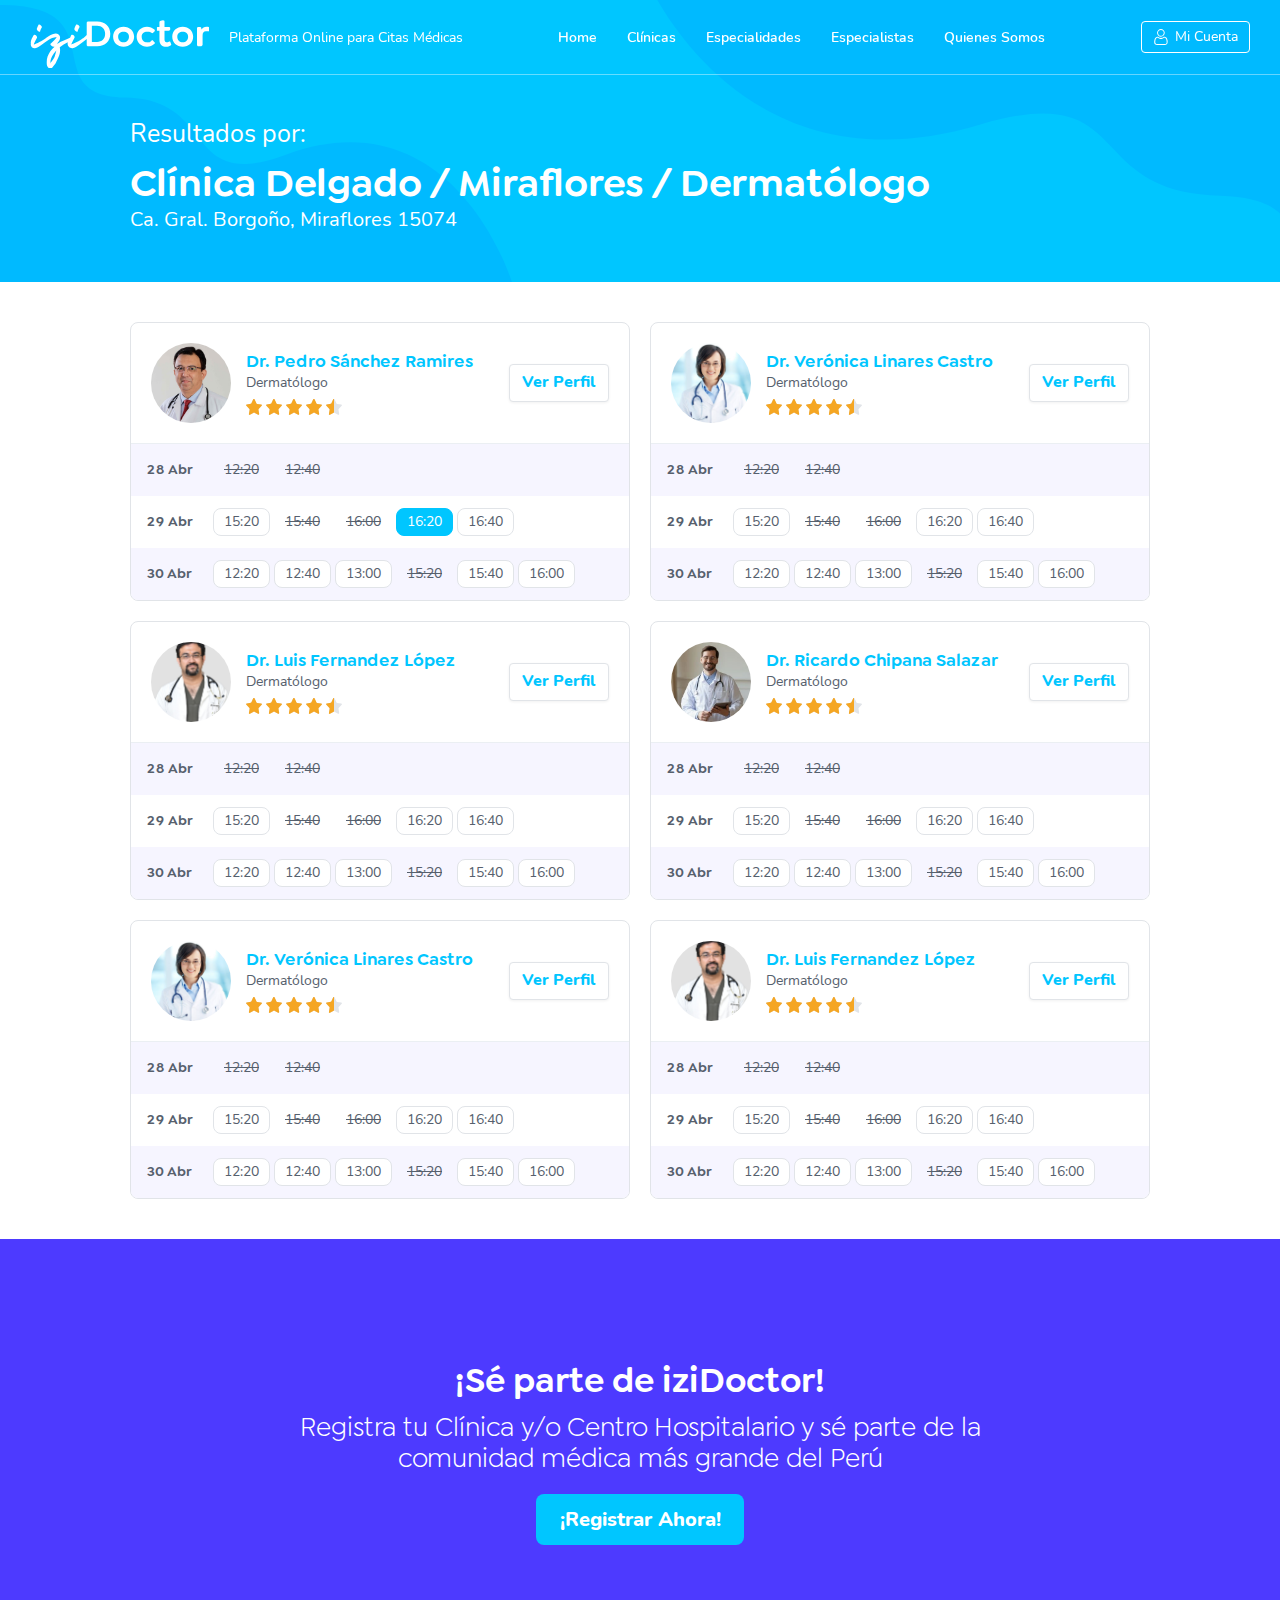
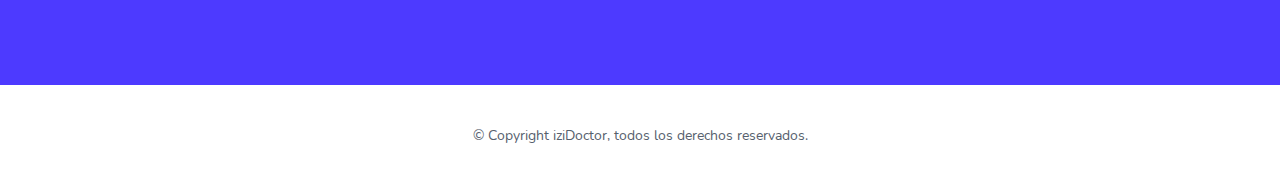
==== src/main/webapp/resultados.html @ 3cce6188 "resultados" ====
<!DOCTYPE html>
<html>
<head>
	<meta charset="utf-8">
	<meta name="viewport" content="width=device-width, initial-scale=1">
	<title>iziDoctor | Plataforma Online para Citas Médicas</title>
	<link rel="stylesheet" type="text/css" href="css/style.css">
</head>
<body>
	<header class="site-header">
    	<div class="dark-mask"></div>
		<div class="site-header__content">
			<div class="site-header__brand">
				<div class="logo">
					<svg x="0px" y="0px" viewBox="0 0 179 48" width="179px" fill="#fff">
                        <use xlink:href="images/icons.svg#logo"></use>
                    </svg>
				</div>
				<span class="slogan">Plataforma Online para Citas Médicas</span>
			</div>
			<div class="site-header__nav">
				<div class="site-nav__header">
					<svg x="0px" y="0px" viewBox="0 0 179 48" width="120px" fill="#00c6ff" class="site-nav__header__logo">
                        <use xlink:href="images/icons.svg#logo"></use>
                    </svg>
                    <button class="close-nav" id="closeNav">
						<svg x="0px" y="0px" viewBox="0 0 32 32" width="10px" fill="#4d3aff">
	                        <use xlink:href="images/icons.svg#close"></use>
	                    </svg>
	                </button>
				</div>
				<nav class="site-nav">
					<ul class="site-nav__list">
						<li class="site-nav__item">
							<a href="index.html">Home</a>
						</li>
						<li class="site-nav__item">
							<a href="clinicas.html">Clínicas</a>
						</li>
						<li class="site-nav__item">
							<a href="especialidades.html">Especialidades</a>
						</li>
						<li class="site-nav__item">
							<a href="especialistas.html">Especialistas</a>
						</li>
						<li class="site-nav__item">
							<a href="quienes-somos.html">Quienes Somos</a>
						</li>
					</ul>
				</nav>
			</div>
			<div class="site-header__right">
				<div class="site-header__user">
					<button class="site-header__user__button button btn-ghost">
						<svg x="0px" y="0px" viewBox="0 0 32 32" width="16px" fill="#fff">
	                        <use xlink:href="images/icons.svg#user"></use>
	                    </svg>
	                    <span>Mi Cuenta</span>
					</button>
				</div>
				<button class="nav-mobile" id="openNav">					
					<svg x="0px" y="0px" viewBox="0 0 24 24" width="24px" fill="#fff">
                        <use xlink:href="images/icons.svg#nav_mobile"></use>
                    </svg>
				</button>
			</div>
		</div>
	</header>
	<section class="main-section">
		<div class="main-row main-section__wrapper">
			<div class="main-section__content">
				<div class="main-section__caption">
					<h2 class="main-section__subtitle">Resultados por:</h2>
					<h1 class="main-section__title">Clínica Delgado / Miraflores / Dermatólogo</h1>
					<h3 class="main-section__sub-subtitle">Ca. Gral. Borgoño, Miraflores 15074</h3>
				</div>
			</div>
		</div>
		<svg class="morph morph1" x="0px" y="0px" viewBox="0 0 720 390">
			<path fill="#00baff">
				<animate repeatCount="indefinite" attributeName="d" dur="10s"				
				values="M0,390h720c0,0-89.87-251.02-319.92-178.81c-147.65,46.34-92.63-63.02-220.42-76.64C51.87,120.93,166.65,0,0,0L0,390z;		
				M0,390h720c0,0-54.11-324.67-319.92-178.81c-135.66,74.44-92.41-135.96-241.75-96.08C34.17,148.27,166.65,0,0,0L0,390z;
				M0,390h720c0,0-5.31-372.17-287.89-228.67C262.33,247.56,279.22,148,143.22,176.44C17.43,202.75,166.65,0,0,0L0,390z;
				M0,390h720c0,0-89.87-251.02-319.92-178.81c-147.65,46.34-92.63-63.02-220.42-76.64C51.87,120.93,166.65,0,0,0L0,390z"/>
			</path>
		</svg>
		<svg class="morph morph2" x="0px" y="0px" viewBox="0 0 720 390">
			<path fill="#00baff">
				<animate repeatCount="indefinite" attributeName="d" dur="12s"				
				values="M0,390h720c0,0-89.87-251.02-319.92-178.81c-147.65,46.34-92.63-63.02-220.42-76.64C51.87,120.93,166.65,0,0,0L0,390z;		
				M0,390h720c0,0-54.11-324.67-319.92-178.81c-135.66,74.44-92.41-135.96-241.75-96.08C34.17,148.27,166.65,0,0,0L0,390z;
				M0,390h720c0,0-5.31-372.17-287.89-228.67C262.33,247.56,279.22,148,143.22,176.44C17.43,202.75,166.65,0,0,0L0,390z;
				M0,390h720c0,0-89.87-251.02-319.92-178.81c-147.65,46.34-92.63-63.02-220.42-76.64C51.87,120.93,166.65,0,0,0L0,390z"/>
			</path>
		</svg>
	</section>
	<section class="results wrapper">
		<svg width="0%" height="0%" class="rate__star-svg">
	        <clipPath id="star">
	            <path d="M8.7,0.5l1.8,4c0.1,0.2,0.3,0.4,0.6,0.5l4.1,0.6c0.7,0,1,0.8,0.5,1.3l-3,3.1c-0.2,0.2-0.2,0.5-0.2,0.7 l0.7,4.3c0.1,0.6-0.6,1.2-1.1,0.9l-3.7-2.1c-0.2-0.2-0.5-0.2-0.7,0l-3.7,2.1c-0.6,0.3-1.3-0.2-1.1-0.9l0.7-4.3 c0.1-0.2-0.1-0.6-0.2-0.7l-3-3.1C-0.2,6.4,0,5.6,0.7,5.5l4.1-0.6c0.2,0,0.5-0.2,0.6-0.5l1.8-4C7.6-0.1,8.4-0.1,8.7,0.5z"/>
	        </clipPath>
	    </svg>
		<div class="main-row">
			<ul class="cards">
				<li class="card-results card-results card card-2 card-hover">
					<div class="results__content">
						<div class="card__main-content results__profile">
							<div class="card__circle-image results__profile__image">
								<img src="images/doctors/doctor01.jpg">
							</div>
							<div class="card__caption results__caption">
								<h2 class="card__title">Dr. Pedro Sánchez Ramires</h2>
								<span class="card__subtitle">Dermatólogo</span>
								<div class="results__profile__rate">
		                            <div class="rate rate-45">
		                                <div class="rate__star"></div>
		                                <div class="rate__star"></div>
		                                <div class="rate__star"></div>
		                                <div class="rate__star"></div>
		                                <div class="rate__star"></div>
		                            </div>
		                        </div>
							</div>
							<a href="#" class="button btn-simple btn-main">Ver Perfil</a>
						</div>
						<div class="results__schedule">
							<ul class="results__schedule__list">
								<li class="results__schedule__item">
									<div class="schedule__day">28 Abr</div>
									<div class="schedule__hours">
										<button class="schedule__hour schedule__desactive">12:20</button>
										<button class="schedule__hour schedule__desactive">12:40</button>
									</div>
								</li>
								<li class="results__schedule__item">
									<div class="schedule__day">29 Abr</div>
									<div class="schedule__hours">
										<button class="schedule__hour">15:20</button>
										<button class="schedule__hour schedule__desactive">15:40</button>
										<button class="schedule__hour schedule__desactive">16:00</button>
										<button class="schedule__hour schedule__active">16:20</button>
										<button class="schedule__hour">16:40</button>
									</div>
								</li>
								<li class="results__schedule__item">
									<div class="schedule__day">30 Abr</div>
									<div class="schedule__hours">
										<button class="schedule__hour">12:20</button>
										<button class="schedule__hour">12:40</button>
										<button class="schedule__hour">13:00</button>
										<button class="schedule__hour schedule__desactive">15:20</button>
										<button class="schedule__hour">15:40</button>
										<button class="schedule__hour">16:00</button>
									</div>
								</li>
								<li class="results__schedule__item">
									<div class="schedule__day">1 May</div>
									<div class="schedule__hours">
										<button class="schedule__hour">15:20</button>
										<button class="schedule__hour">15:40</button>
										<button class="schedule__hour">16:00</button>
									</div>
								</li>
								<li class="results__schedule__item">
									<div class="schedule__day">2 May</div>
									<div class="schedule__hours">
										<button class="schedule__hour schedule__desactive">12:20</button>
										<button class="schedule__hour">12:40</button>
										<button class="schedule__hour">13:00</button>
										<button class="schedule__hour">15:20</button>
										<button class="schedule__hour">15:40</button>
										<button class="schedule__hour">16:00</button>
									</div>
								</li>
								<li class="results__schedule__item">
									<div class="schedule__day">3 May</div>
									<div class="schedule__hours">
										<button class="schedule__hour">15:20</button>
										<button class="schedule__hour">15:40</button>
										<button class="schedule__hour">16:40</button>
										<button class="schedule__hour schedule__desactive">17:00</button>
										<button class="schedule__hour">17:20</button>
									</div>
								</li>
								<li class="results__schedule__item">
									<div class="schedule__day">4 May</div>
									<div class="schedule__hours">
										<button class="schedule__hour schedule__desactive">12:20</button>
										<button class="schedule__hour schedule__desactive">12:40</button>
										<button class="schedule__hour">13:00</button>
										<button class="schedule__hour">15:20</button>
										<button class="schedule__hour">15:40</button>
										<button class="schedule__hour">16:00</button>
										<button class="schedule__hour">16:20</button>
									</div>
								</li>
							</ul>
						</div>
					</div>
				</li>
				<li class="card-results card card-2 card-hover">
					<div class="results__content">
						<div class="card__main-content results__profile">
							<div class="card__circle-image results__profile__image">
								<img src="images/doctors/doctor02.jpg">
							</div>
							<div class="card__caption results__caption">
								<h2 class="card__title">Dr. Verónica Linares Castro</h2>
								<span class="card__subtitle">Dermatólogo</span>
								<div class="results__profile__rate">
		                            <div class="rate rate-45">
		                                <div class="rate__star"></div>
		                                <div class="rate__star"></div>
		                                <div class="rate__star"></div>
		                                <div class="rate__star"></div>
		                                <div class="rate__star"></div>
		                            </div>
		                        </div>
							</div>
							<a href="#" class="button btn-simple btn-main">Ver Perfil</a>
						</div>
						<div class="results__schedule">
							<ul class="results__schedule__list">
								<li class="results__schedule__item">
									<div class="schedule__day">28 Abr</div>
									<div class="schedule__hours">
										<button class="schedule__hour schedule__desactive">12:20</button>
										<button class="schedule__hour schedule__desactive">12:40</button>
									</div>
								</li>
								<li class="results__schedule__item">
									<div class="schedule__day">29 Abr</div>
									<div class="schedule__hours">
										<button class="schedule__hour">15:20</button>
										<button class="schedule__hour schedule__desactive">15:40</button>
										<button class="schedule__hour schedule__desactive">16:00</button>
										<button class="schedule__hour">16:20</button>
										<button class="schedule__hour">16:40</button>
									</div>
								</li>
								<li class="results__schedule__item">
									<div class="schedule__day">30 Abr</div>
									<div class="schedule__hours">
										<button class="schedule__hour">12:20</button>
										<button class="schedule__hour">12:40</button>
										<button class="schedule__hour">13:00</button>
										<button class="schedule__hour schedule__desactive">15:20</button>
										<button class="schedule__hour">15:40</button>
										<button class="schedule__hour">16:00</button>
									</div>
								</li>
								<li class="results__schedule__item">
									<div class="schedule__day">1 May</div>
									<div class="schedule__hours">
										<button class="schedule__hour">15:20</button>
										<button class="schedule__hour">15:40</button>
										<button class="schedule__hour">16:00</button>
									</div>
								</li>
								<li class="results__schedule__item">
									<div class="schedule__day">2 May</div>
									<div class="schedule__hours">
										<button class="schedule__hour schedule__desactive">12:20</button>
										<button class="schedule__hour">12:40</button>
										<button class="schedule__hour">13:00</button>
										<button class="schedule__hour">15:20</button>
										<button class="schedule__hour">15:40</button>
										<button class="schedule__hour">16:00</button>
									</div>
								</li>
								<li class="results__schedule__item">
									<div class="schedule__day">3 May</div>
									<div class="schedule__hours">
										<button class="schedule__hour">15:20</button>
										<button class="schedule__hour">15:40</button>
										<button class="schedule__hour">16:40</button>
										<button class="schedule__hour schedule__desactive">17:00</button>
										<button class="schedule__hour">17:20</button>
									</div>
								</li>
								<li class="results__schedule__item">
									<div class="schedule__day">4 May</div>
									<div class="schedule__hours">
										<button class="schedule__hour schedule__desactive">12:20</button>
										<button class="schedule__hour schedule__desactive">12:40</button>
										<button class="schedule__hour">13:00</button>
										<button class="schedule__hour">15:20</button>
										<button class="schedule__hour">15:40</button>
										<button class="schedule__hour">16:00</button>
										<button class="schedule__hour">16:20</button>
									</div>
								</li>
							</ul>
						</div>
					</div>
				</li>
				<li class="card-results card card-2 card-hover">
					<div class="results__content">
						<div class="card__main-content results__profile">
							<div class="card__circle-image results__profile__image">
								<img src="images/doctors/doctor03.jpg">
							</div>
							<div class="card__caption results__caption">
								<h2 class="card__title">Dr. Luis Fernandez López</h2>
								<span class="card__subtitle">Dermatólogo</span>
								<div class="results__profile__rate">
		                            <div class="rate rate-45">
		                                <div class="rate__star"></div>
		                                <div class="rate__star"></div>
		                                <div class="rate__star"></div>
		                                <div class="rate__star"></div>
		                                <div class="rate__star"></div>
		                            </div>
		                        </div>
							</div>
							<a href="#" class="button btn-simple btn-main">Ver Perfil</a>
						</div>
						<div class="results__schedule">
							<ul class="results__schedule__list">
								<li class="results__schedule__item">
									<div class="schedule__day">28 Abr</div>
									<div class="schedule__hours">
										<button class="schedule__hour schedule__desactive">12:20</button>
										<button class="schedule__hour schedule__desactive">12:40</button>
									</div>
								</li>
								<li class="results__schedule__item">
									<div class="schedule__day">29 Abr</div>
									<div class="schedule__hours">
										<button class="schedule__hour">15:20</button>
										<button class="schedule__hour schedule__desactive">15:40</button>
										<button class="schedule__hour schedule__desactive">16:00</button>
										<button class="schedule__hour">16:20</button>
										<button class="schedule__hour">16:40</button>
									</div>
								</li>
								<li class="results__schedule__item">
									<div class="schedule__day">30 Abr</div>
									<div class="schedule__hours">
										<button class="schedule__hour">12:20</button>
										<button class="schedule__hour">12:40</button>
										<button class="schedule__hour">13:00</button>
										<button class="schedule__hour schedule__desactive">15:20</button>
										<button class="schedule__hour">15:40</button>
										<button class="schedule__hour">16:00</button>
									</div>
								</li>
								<li class="results__schedule__item">
									<div class="schedule__day">1 May</div>
									<div class="schedule__hours">
										<button class="schedule__hour">15:20</button>
										<button class="schedule__hour">15:40</button>
										<button class="schedule__hour">16:00</button>
									</div>
								</li>
								<li class="results__schedule__item">
									<div class="schedule__day">2 May</div>
									<div class="schedule__hours">
										<button class="schedule__hour schedule__desactive">12:20</button>
										<button class="schedule__hour">12:40</button>
										<button class="schedule__hour">13:00</button>
										<button class="schedule__hour">15:20</button>
										<button class="schedule__hour">15:40</button>
										<button class="schedule__hour">16:00</button>
									</div>
								</li>
								<li class="results__schedule__item">
									<div class="schedule__day">3 May</div>
									<div class="schedule__hours">
										<button class="schedule__hour">15:20</button>
										<button class="schedule__hour">15:40</button>
										<button class="schedule__hour">16:40</button>
										<button class="schedule__hour schedule__desactive">17:00</button>
										<button class="schedule__hour">17:20</button>
									</div>
								</li>
								<li class="results__schedule__item">
									<div class="schedule__day">4 May</div>
									<div class="schedule__hours">
										<button class="schedule__hour schedule__desactive">12:20</button>
										<button class="schedule__hour schedule__desactive">12:40</button>
										<button class="schedule__hour">13:00</button>
										<button class="schedule__hour">15:20</button>
										<button class="schedule__hour">15:40</button>
										<button class="schedule__hour">16:00</button>
										<button class="schedule__hour">16:20</button>
									</div>
								</li>
							</ul>
						</div>
					</div>
				</li>
				<li class="card-results card card-2 card-hover">
					<div class="results__content">
						<div class="card__main-content results__profile">
							<div class="card__circle-image results__profile__image">
								<img src="images/doctors/doctor04.JPG">
							</div>
							<div class="card__caption results__caption">
								<h2 class="card__title">Dr. Ricardo Chipana Salazar</h2>
								<span class="card__subtitle">Dermatólogo</span>
								<div class="results__profile__rate">
		                            <div class="rate rate-45">
		                                <div class="rate__star"></div>
		                                <div class="rate__star"></div>
		                                <div class="rate__star"></div>
		                                <div class="rate__star"></div>
		                                <div class="rate__star"></div>
		                            </div>
		                        </div>
							</div>
							<a href="#" class="button btn-simple btn-main">Ver Perfil</a>
						</div>
						<div class="results__schedule">
							<ul class="results__schedule__list">
								<li class="results__schedule__item">
									<div class="schedule__day">28 Abr</div>
									<div class="schedule__hours">
										<button class="schedule__hour schedule__desactive">12:20</button>
										<button class="schedule__hour schedule__desactive">12:40</button>
									</div>
								</li>
								<li class="results__schedule__item">
									<div class="schedule__day">29 Abr</div>
									<div class="schedule__hours">
										<button class="schedule__hour">15:20</button>
										<button class="schedule__hour schedule__desactive">15:40</button>
										<button class="schedule__hour schedule__desactive">16:00</button>
										<button class="schedule__hour">16:20</button>
										<button class="schedule__hour">16:40</button>
									</div>
								</li>
								<li class="results__schedule__item">
									<div class="schedule__day">30 Abr</div>
									<div class="schedule__hours">
										<button class="schedule__hour">12:20</button>
										<button class="schedule__hour">12:40</button>
										<button class="schedule__hour">13:00</button>
										<button class="schedule__hour schedule__desactive">15:20</button>
										<button class="schedule__hour">15:40</button>
										<button class="schedule__hour">16:00</button>
									</div>
								</li>
								<li class="results__schedule__item">
									<div class="schedule__day">1 May</div>
									<div class="schedule__hours">
										<button class="schedule__hour">15:20</button>
										<button class="schedule__hour">15:40</button>
										<button class="schedule__hour">16:00</button>
									</div>
								</li>
								<li class="results__schedule__item">
									<div class="schedule__day">2 May</div>
									<div class="schedule__hours">
										<button class="schedule__hour schedule__desactive">12:20</button>
										<button class="schedule__hour">12:40</button>
										<button class="schedule__hour">13:00</button>
										<button class="schedule__hour">15:20</button>
										<button class="schedule__hour">15:40</button>
										<button class="schedule__hour">16:00</button>
									</div>
								</li>
								<li class="results__schedule__item">
									<div class="schedule__day">3 May</div>
									<div class="schedule__hours">
										<button class="schedule__hour">15:20</button>
										<button class="schedule__hour">15:40</button>
										<button class="schedule__hour">16:40</button>
										<button class="schedule__hour schedule__desactive">17:00</button>
										<button class="schedule__hour">17:20</button>
									</div>
								</li>
								<li class="results__schedule__item">
									<div class="schedule__day">4 May</div>
									<div class="schedule__hours">
										<button class="schedule__hour schedule__desactive">12:20</button>
										<button class="schedule__hour schedule__desactive">12:40</button>
										<button class="schedule__hour">13:00</button>
										<button class="schedule__hour">15:20</button>
										<button class="schedule__hour">15:40</button>
										<button class="schedule__hour">16:00</button>
										<button class="schedule__hour">16:20</button>
									</div>
								</li>
							</ul>
						</div>
					</div>
				</li>
				<li class="card-results card card-2 card-hover">
					<div class="results__content">
						<div class="card__main-content results__profile">
							<div class="card__circle-image results__profile__image">
								<img src="images/doctors/doctor02.jpg">
							</div>
							<div class="card__caption results__caption">
								<h2 class="card__title">Dr. Verónica Linares Castro</h2>
								<span class="card__subtitle">Dermatólogo</span>
								<div class="results__profile__rate">
		                            <div class="rate rate-45">
		                                <div class="rate__star"></div>
		                                <div class="rate__star"></div>
		                                <div class="rate__star"></div>
		                                <div class="rate__star"></div>
		                                <div class="rate__star"></div>
		                            </div>
		                        </div>
							</div>
							<a href="#" class="button btn-simple btn-main">Ver Perfil</a>
						</div>
						<div class="results__schedule">
							<ul class="results__schedule__list">
								<li class="results__schedule__item">
									<div class="schedule__day">28 Abr</div>
									<div class="schedule__hours">
										<button class="schedule__hour schedule__desactive">12:20</button>
										<button class="schedule__hour schedule__desactive">12:40</button>
									</div>
								</li>
								<li class="results__schedule__item">
									<div class="schedule__day">29 Abr</div>
									<div class="schedule__hours">
										<button class="schedule__hour">15:20</button>
										<button class="schedule__hour schedule__desactive">15:40</button>
										<button class="schedule__hour schedule__desactive">16:00</button>
										<button class="schedule__hour">16:20</button>
										<button class="schedule__hour">16:40</button>
									</div>
								</li>
								<li class="results__schedule__item">
									<div class="schedule__day">30 Abr</div>
									<div class="schedule__hours">
										<button class="schedule__hour">12:20</button>
										<button class="schedule__hour">12:40</button>
										<button class="schedule__hour">13:00</button>
										<button class="schedule__hour schedule__desactive">15:20</button>
										<button class="schedule__hour">15:40</button>
										<button class="schedule__hour">16:00</button>
									</div>
								</li>
								<li class="results__schedule__item">
									<div class="schedule__day">1 May</div>
									<div class="schedule__hours">
										<button class="schedule__hour">15:20</button>
										<button class="schedule__hour">15:40</button>
										<button class="schedule__hour">16:00</button>
									</div>
								</li>
								<li class="results__schedule__item">
									<div class="schedule__day">2 May</div>
									<div class="schedule__hours">
										<button class="schedule__hour schedule__desactive">12:20</button>
										<button class="schedule__hour">12:40</button>
										<button class="schedule__hour">13:00</button>
										<button class="schedule__hour">15:20</button>
										<button class="schedule__hour">15:40</button>
										<button class="schedule__hour">16:00</button>
									</div>
								</li>
								<li class="results__schedule__item">
									<div class="schedule__day">3 May</div>
									<div class="schedule__hours">
										<button class="schedule__hour">15:20</button>
										<button class="schedule__hour">15:40</button>
										<button class="schedule__hour">16:40</button>
										<button class="schedule__hour schedule__desactive">17:00</button>
										<button class="schedule__hour">17:20</button>
									</div>
								</li>
								<li class="results__schedule__item">
									<div class="schedule__day">4 May</div>
									<div class="schedule__hours">
										<button class="schedule__hour schedule__desactive">12:20</button>
										<button class="schedule__hour schedule__desactive">12:40</button>
										<button class="schedule__hour">13:00</button>
										<button class="schedule__hour">15:20</button>
										<button class="schedule__hour">15:40</button>
										<button class="schedule__hour">16:00</button>
										<button class="schedule__hour">16:20</button>
									</div>
								</li>
							</ul>
						</div>
					</div>
				</li>
				<li class="card-results card card-2 card-hover">
					<div class="results__content">
						<div class="card__main-content results__profile">
							<div class="card__circle-image results__profile__image">
								<img src="images/doctors/doctor03.jpg">
							</div>
							<div class="card__caption results__caption">
								<h2 class="card__title">Dr. Luis Fernandez López</h2>
								<span class="card__subtitle">Dermatólogo</span>
								<div class="results__profile__rate">
		                            <div class="rate rate-45">
		                                <div class="rate__star"></div>
		                                <div class="rate__star"></div>
		                                <div class="rate__star"></div>
		                                <div class="rate__star"></div>
		                                <div class="rate__star"></div>
		                            </div>
		                        </div>
							</div>
							<a href="#" class="button btn-simple btn-main">Ver Perfil</a>
						</div>
						<div class="results__schedule">
							<ul class="results__schedule__list">
								<li class="results__schedule__item">
									<div class="schedule__day">28 Abr</div>
									<div class="schedule__hours">
										<button class="schedule__hour schedule__desactive">12:20</button>
										<button class="schedule__hour schedule__desactive">12:40</button>
									</div>
								</li>
								<li class="results__schedule__item">
									<div class="schedule__day">29 Abr</div>
									<div class="schedule__hours">
										<button class="schedule__hour">15:20</button>
										<button class="schedule__hour schedule__desactive">15:40</button>
										<button class="schedule__hour schedule__desactive">16:00</button>
										<button class="schedule__hour">16:20</button>
										<button class="schedule__hour">16:40</button>
									</div>
								</li>
								<li class="results__schedule__item">
									<div class="schedule__day">30 Abr</div>
									<div class="schedule__hours">
										<button class="schedule__hour">12:20</button>
										<button class="schedule__hour">12:40</button>
										<button class="schedule__hour">13:00</button>
										<button class="schedule__hour schedule__desactive">15:20</button>
										<button class="schedule__hour">15:40</button>
										<button class="schedule__hour">16:00</button>
									</div>
								</li>
								<li class="results__schedule__item">
									<div class="schedule__day">1 May</div>
									<div class="schedule__hours">
										<button class="schedule__hour">15:20</button>
										<button class="schedule__hour">15:40</button>
										<button class="schedule__hour">16:00</button>
									</div>
								</li>
								<li class="results__schedule__item">
									<div class="schedule__day">2 May</div>
									<div class="schedule__hours">
										<button class="schedule__hour schedule__desactive">12:20</button>
										<button class="schedule__hour">12:40</button>
										<button class="schedule__hour">13:00</button>
										<button class="schedule__hour">15:20</button>
										<button class="schedule__hour">15:40</button>
										<button class="schedule__hour">16:00</button>
									</div>
								</li>
								<li class="results__schedule__item">
									<div class="schedule__day">3 May</div>
									<div class="schedule__hours">
										<button class="schedule__hour">15:20</button>
										<button class="schedule__hour">15:40</button>
										<button class="schedule__hour">16:40</button>
										<button class="schedule__hour schedule__desactive">17:00</button>
										<button class="schedule__hour">17:20</button>
									</div>
								</li>
								<li class="results__schedule__item">
									<div class="schedule__day">4 May</div>
									<div class="schedule__hours">
										<button class="schedule__hour schedule__desactive">12:20</button>
										<button class="schedule__hour schedule__desactive">12:40</button>
										<button class="schedule__hour">13:00</button>
										<button class="schedule__hour">15:20</button>
										<button class="schedule__hour">15:40</button>
										<button class="schedule__hour">16:00</button>
										<button class="schedule__hour">16:20</button>
									</div>
								</li>
							</ul>
						</div>
					</div>
				</li>
			</ul>
		</div>
	</section>
	<section class="call-to-action">
		<div class="main-row-short">
			<h3 class="call-to-action__title">¡Sé parte de iziDoctor!</h3>
			<h4 class="call-to-action__subtitle">Registra tu Clínica y/o Centro Hospitalario y sé parte de la comunidad médica más grande del Perú</h4>
			<button class="button btn-main-full">¡Registrar Ahora!</button>
		</div>
	</section>
	<footer class="site-footer">
		<div class="main-row">© Copyright iziDoctor, todos los derechos reservados.</div>
	</footer>
	<script src="https://code.jquery.com/jquery-3.6.0.min.js"></script>
	<script src="js/app.js"></script>
</body>
---- src/main/webapp/css/style.css ----
@import 'reset.css';

.open-nav{
    overflow-y: hidden;
}

.dark-mask{
    background-color: rgba(44, 50, 52, 0.5)!important;
    content: '';
    display: block;
    height: 100%;
    opacity: 0;
    position: fixed;
    transition: all 0.5s ease!important;
    visibility: hidden;
    width: 100%;
    z-index: 9999;
}

.open-nav .dark-mask{
    opacity: 1;
    visibility: visible;
}

.site-header{
    color: #fff;
    border-bottom: 1px solid rgba(255, 255, 255, 0.4);
    left: 0;
    position: fixed;
    top: 0;
    transition: var(--app-transition);
    width: 100%;
    z-index: 999;
}

.site-header__content{
    align-items: center;
    display: flex;
    justify-content: space-between;
    padding: 20px 30px;
    transition: var(--app-transition);
}

.home .site-header{
    border-bottom: none;
}

.home .site-header__content{
    padding: 30px;
}

.site-header__brand{
    align-items: center;
    display: flex;
}

.logo{
    margin-bottom: -20px;
}

.slogan{
    color: #fff;
    margin-left: 20px;
    transition: var(--app-transition);
}

.site-header__right{
    display: flex;
    justify-content: flex-end;
}

.site-header__user__button{
    color: #fff;
    transition: var(--app-transition);
}

.nav-mobile{
    display: none;
}

.logo-nav{
    display: none;
}

.site-header__nav{
    flex: 1;
}

.site-nav__list{
    align-items: center;
    display: flex;
    font-weight: 600;
    justify-content: center;
}

.site-nav__item a{
    color: #fff;
    display: block;
    padding: 4px 15px;
    transition: var(--app-transition);
}

.sticky{
    background: #fff;
    box-shadow: 0 5px 40px rgb(50 60 72 / 10%);
    color: var(--app-gray);
}

.sticky .site-header__content{
    padding: 20px 30px;
}

.sticky .logo svg{
    fill: var(--app-primary);
}

.sticky .slogan{
    color: var(--app-gray);
}

.sticky .site-header__user__button{
    color: var(--app-primary);
}

.sticky .site-header__user__button svg{
    fill: var(--app-primary);
}

.sticky .site-nav__item a{
    color: var(--app-gray);
}

.site-nav__header{
    display: none;
}




.home .main-section{
    height: 720px;
}

.main-section{
    background: var(--app-primary);
    color: #fff;
    overflow: hidden;
    padding: 120px 0 50px;
    position: relative;
}

.home .main-section{
    padding: 0;
}

.main-section__wrapper{
    align-items: center;
    display: flex;
    height: 100%;
}

.main-section__content{
    position: relative;
    width: 100%;
    z-index: 3;
}

.main-section__caption{
    font-size: 1.2em;
}

.home .main-section__caption{
    margin-bottom: 30px;
}

.main-section__title{
    font-size: 2em;
    font-weight: 600;
    margin-bottom: 2px;
}

.main-section__subtitle{
    font-family: 'Nunito';
    font-size: 1.25em;
    margin-bottom: 10px;
}

.main-section__sub-subtitle{
    font-family: 'Nunito';
}

.searchbox{
    display: flex;
    max-width: 60%;
}

.searchbox select{
    background: transparent;
    border: 2px solid #fff;
    margin-right: 10px;
}

.searchbox select option{
    color: var(--app-gray);
}

.searchbox button{
    padding-left: 30px;
    padding-right: 30px;
}

.main-section__image{
    bottom: -40px;
    position: absolute;
    right: -5%;
    z-index: 2;
}

.main-section__image img{
    margin-bottom: -10px;
}

.main-section .morph{
    position: absolute;
    z-index: 1;
}

.main-section .morph1{
    bottom: 0;
    left: 0;
    width: 40%;
}

.main-section .morph2{
    right: 0;
    top: 0;
    transform: rotate(180deg) scaleX(1.5) scaleY(1.25)!important;
    width: 40%;
}




.block-pad{
    padding: 60px;
}

.block-pad__title{
    font-size: 2em;
    font-weight: bold;
    margin-bottom: 20px;
    text-align: center;
}

.block-pad__footer{
    margin-top: 40px;
}

.block-pad__footer button{
    margin: 0 auto;
}

.doctors{
    background: var(--app-lightgray);
}

.call-to-action{
    background: var(--app-secondary);
    color: #fff;
    font-size: 1.25em;
    padding: 120px 0 140px;
    text-align: center;
}

.call-to-action__title{
    font-size: 2em;
    font-weight: 600;
    margin-bottom: 10px;
}

.call-to-action__subtitle{
    font-size: 1.5em;
}

.call-to-action button{
    margin: 20px auto 0;
}




/* Interior Pages */

.wrapper{
    padding: 40px 0;
}


/* Results  */

.results__content{
    border: 1px solid var(--app-lightgray2);
    border-radius: 8px;
    overflow: hidden;
}

.results__profile{
    align-items: center;
    display: flex;
}

.results__profile__image{
    height: 80px;
    margin-top: 0;
    width: 80px;
}

.results__caption{
    margin-left: 15px;
    padding: 0;
    text-align: left;
}

.results__profile__rate{
    margin-top: 6px;
}

.results__schedule{
    border-top: 1px solid var(--app-lightgray1);
}

.results__schedule__list{
    flex: 1;
    height: 156px;
    overflow-y: auto;
}

.results__schedule__item{
    align-items: flex-start;
    display: flex;
    padding: 10px;
}

.results__schedule__item:nth-child(odd){
    background: #f6f5ff;
}

.schedule__hours{
    display: flex;
    flex: 1;
    flex-wrap: wrap;
}

.schedule__day{
    border-radius: 8px;
    font-family: 'Goldplay';
    font-weight: 600;
    line-height: 1em;
    margin: 2px 0;
    padding: 6px;
    flex: 0 0 70px;
}

.schedule__hour{
    background: #fff;
    border: 1px solid var(--app-lightgray2);
    border-radius: 8px;
    display: block;
    margin: 2px;
    padding: 6px 10px;
    text-align: center;
}

.schedule__hour:hover{
    border: 1px solid var(--app-primary);
    color: var(--app-primary);
}

.schedule__active{
    background: var(--app-primary);
    border: 1px solid var(--app-primary);
    color: #fff!important;
}

.schedule__desactive{
    background: transparent;
    border-color: transparent;
    pointer-events: none;
    text-decoration: line-through;
}





.site-footer{
    text-align: center;
    padding: 40px 0;
}





@media screen and (max-width: 1600px) {

    .home .main-section{
        height: 640px;
    }

    .main-section__caption{
        font-size: 1.4em;
    }

    .main-section__image{
        max-width: 55%;
    }

}


@media screen and (max-width: 1279px) {

    .site-header__content,
    .sticky .site-header__content {
        padding: 20px;
    }

    .logo svg{
        width: 160px;
    }

    .slogan{
        display: none;
    }

    .nav-mobile{
        align-items: center;
        display: flex;
        justify-content: center;
        margin-left: 10px;
    }

    .site-nav__header{
        align-items: center;
        display: flex;
        justify-content: space-between;
        padding: 30px;
    }

    .site-nav__header__logo{
        margin-bottom: -10px;
    }

    .close-nav{
        padding: 10px 0;
    }

    .sticky .nav-mobile svg{
        fill: var(--app-primary);
    }

    .site-header__nav{
        background: #fff;
        bottom: 0;
        left: 0;
        top: 0;
        position: fixed;
        width: 250px;
        transform: translateX(-280px);
        transition-timing-function: cubic-bezier(0.1, 1, 1, 1);
        transition-duration: 0.3s;
        z-index: 999999;
    }

    .open-nav .site-header__nav{
        transform: translateX(0);
    }

    .site-nav__list{
        display: block;
    }

    .site-nav__item a {
        color: var(--app-gray);
        padding: 10px 30px;
    }

    .home .main-section{
        height: 480px;
    }

    .main-section__image{
        display: none;
    }

    .main-section__content{
        margin: 0 auto;
        text-align: center;
    }

    .searchbox{
        max-width: 100%;
    }

    .card-results{
        flex: 0 0 100%;
    }

}


@media screen and (max-width: 767px) {

    .block-pad{
        padding: 40px 0;
    }

    .call-to-action{
        font-size: 1em;
        padding: 80px 0 90px;
    }

    .site-footer{
        padding: 25px 0;
    }

    .main-section{
        height: auto;
        padding: 80px 0 40px;
    }

    .main-section .morph1,
    .main-section .morph2{
        width: 60%;
    }

    .searchbox{
        display: block;
    }

    .searchbox select{
        margin: 0 0 10px;
    }

    .searchbox button{
        width: 100%;
    }

}


@media screen and (max-width: 480px) {

    .site-header__user__button span{
        display: none;
    }

    .main-section__caption{
        font-size: 1.25em;
    }

    .main-section__title{
        font-size: 1.4em;
    }

    .call-to-action__subtitle{
        font-size: 1.125em;
    }

    .results__profile{
        display: block;
    }

    .results__caption{
        margin: 10px 0 0;
        text-align: center;
    }

    .results__profile .button{
        display: none;
    }

}
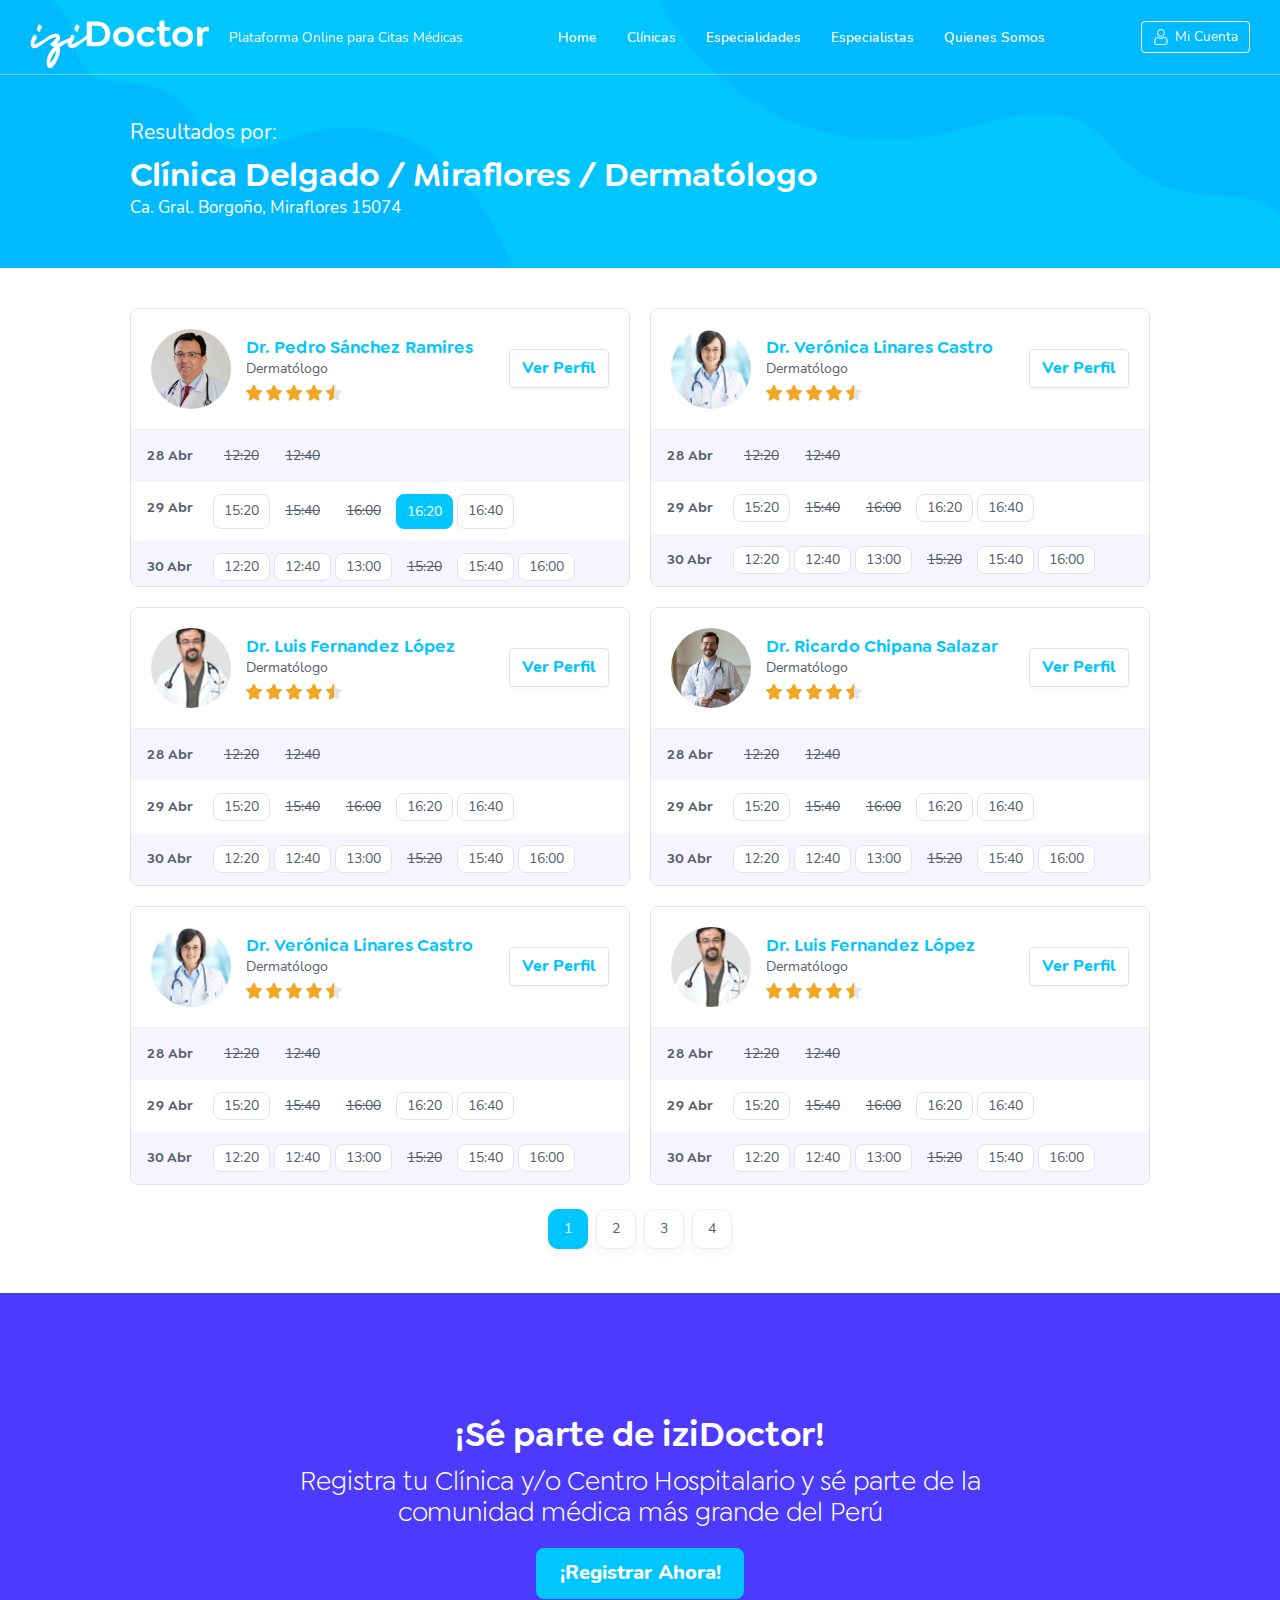
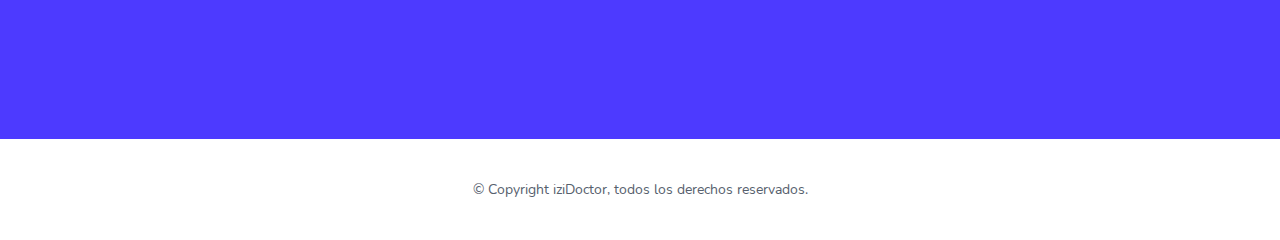
==== commit d04d08a9: "reserva" ====
--- a/src/main/webapp/resultados.html
+++ b/src/main/webapp/resultados.html
@@ -139,7 +139,7 @@
 										<button class="schedule__hour">15:20</button>
 										<button class="schedule__hour schedule__desactive">15:40</button>
 										<button class="schedule__hour schedule__desactive">16:00</button>
-										<button class="schedule__hour schedule__active">16:20</button>
+										<a href="reserva.html" class="schedule__hour schedule__active">16:20</a>
 										<button class="schedule__hour">16:40</button>
 									</div>
 								</li>
@@ -679,6 +679,13 @@
 						</div>
 					</div>
 				</li>
+			</ul>
+
+			<ul class="pagination">
+				<li class="current"><a href="#">1</a></li>
+				<li><a href="#">2</a></li>
+				<li><a href="#">3</a></li>
+				<li><a href="#">4</a></li>
 			</ul>
 		</div>
 	</section>
--- a/src/main/webapp/css/style.css
+++ b/src/main/webapp/css/style.css
@@ -393,6 +393,63 @@
 
 
 
+.booking__wrapper{
+    align-items: flex-start;
+    display: flex;
+}
+
+.booking__summary{
+    background: var(--app-lightgray);
+    border-radius: 8px;
+    flex: 0 0 30%;
+    margin-left: 40px;
+    padding: 40px;
+}
+
+.booking__summary__title{
+    font-size: 1.5em;
+    font-weight: 600;
+    line-height: 1.25em;
+}
+
+.booking__summary__item{
+    align-items: center;
+    display: flex;
+    margin-top: 20px;
+}
+
+.booking__summary__image{
+    align-items: center;
+    background: var(--app-primary);
+    border-radius: 40px;
+    display: flex;
+    flex: 0 0 48px;
+    height: 48px;
+    justify-content: center;
+    overflow: hidden;
+    margin-right: 10px;
+}
+
+.booking__summary__image img{
+    object-fit: cover;
+    height: 100%;
+    width: 100%;
+}
+
+.booking__summary__caption span{
+    display: block;
+    font-size: 1.125em;
+    font-weight: bold;
+}
+
+.booking .button{
+    width: 100%;
+}
+
+
+
+
+
 .site-footer{
     text-align: center;
     padding: 40px 0;
@@ -406,10 +463,6 @@
 
     .home .main-section{
         height: 640px;
-    }
-
-    .main-section__caption{
-        font-size: 1.4em;
     }
 
     .main-section__image{
@@ -507,6 +560,15 @@
         flex: 0 0 100%;
     }
 
+    .booking__wrapper{
+        display: block;
+    }
+
+    .booking__summary{
+        margin: 30px 0 0;
+        padding: 30px;
+    }
+
 }
 
 
@@ -527,7 +589,11 @@
 
     .main-section{
         height: auto;
-        padding: 80px 0 40px;
+        padding: 100px 0 30px;
+    }
+
+    .main-section__caption{
+        font-size: 1em;
     }
 
     .main-section .morph1,
@@ -547,6 +613,10 @@
         width: 100%;
     }
 
+    .wrapper{
+        padding: 30px 0;
+    }
+
 }
 
 
